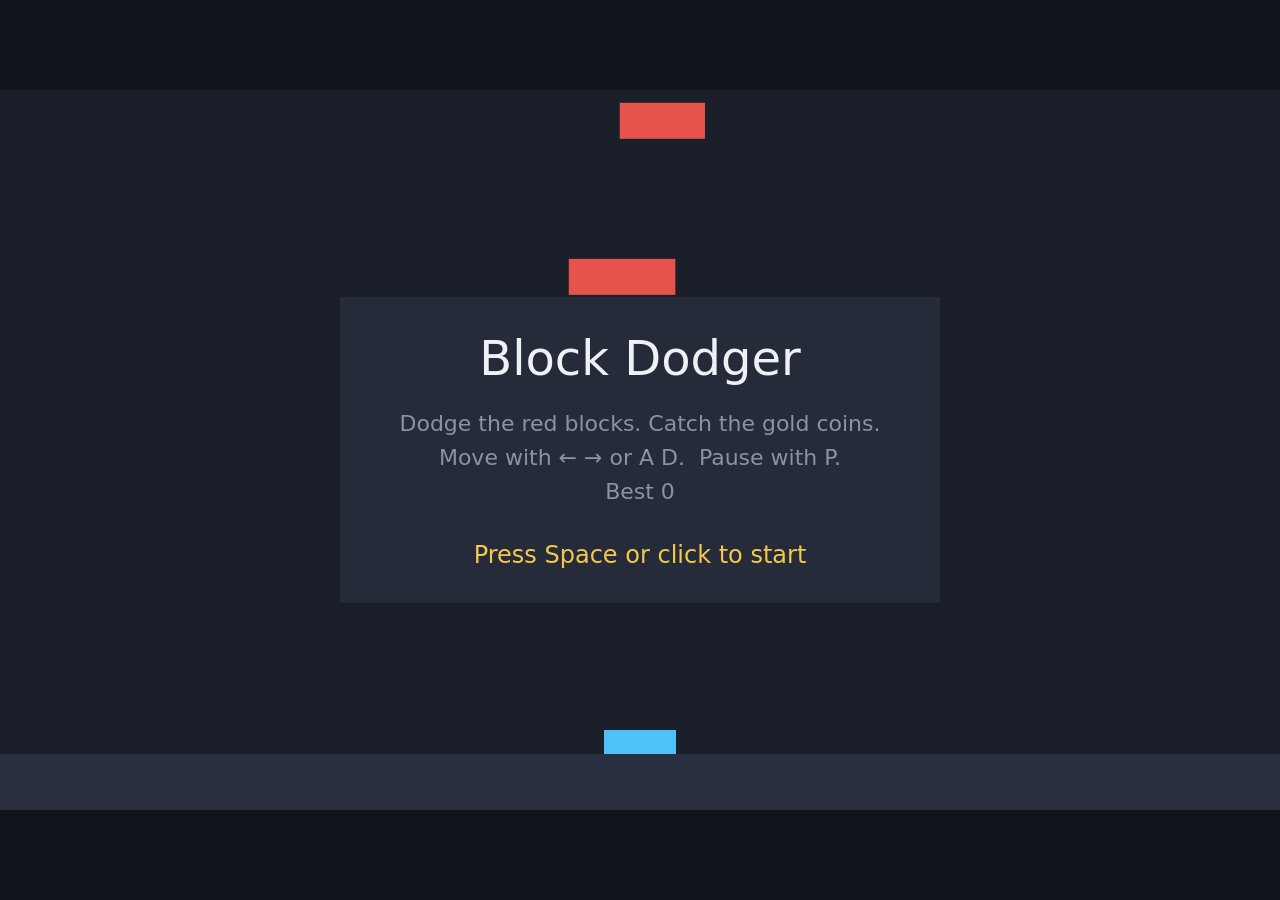
==== game/index.html @ 133f0b0b "Step 0: initialize Unlit Hour kit and document review handoff" ====
<!doctype html>
<html lang="en">
<head>
<meta charset="utf-8">
<meta name="viewport" content="width=device-width, initial-scale=1">
<title>Block Dodger</title>
<style>
  html, body { margin: 0; height: 100%; overflow: hidden; background: #11141b; }
  #game { position: fixed; inset: 0; width: 100%; height: 100%; display: block; touch-action: none; }
  /* Read aloud, never shown: the status line screen readers announce. */
  #status { position: absolute; width: 1px; height: 1px; overflow: hidden; clip-path: inset(50%); white-space: nowrap; }
</style>
</head>
<body>
<canvas id="game" aria-label="Block Dodger: move the paddle left and right to dodge falling blocks and catch coins"></canvas>
<p id="status" role="status" aria-live="polite"></p>
<script type="module" src="./src/main.js"></script>
</body>
</html>
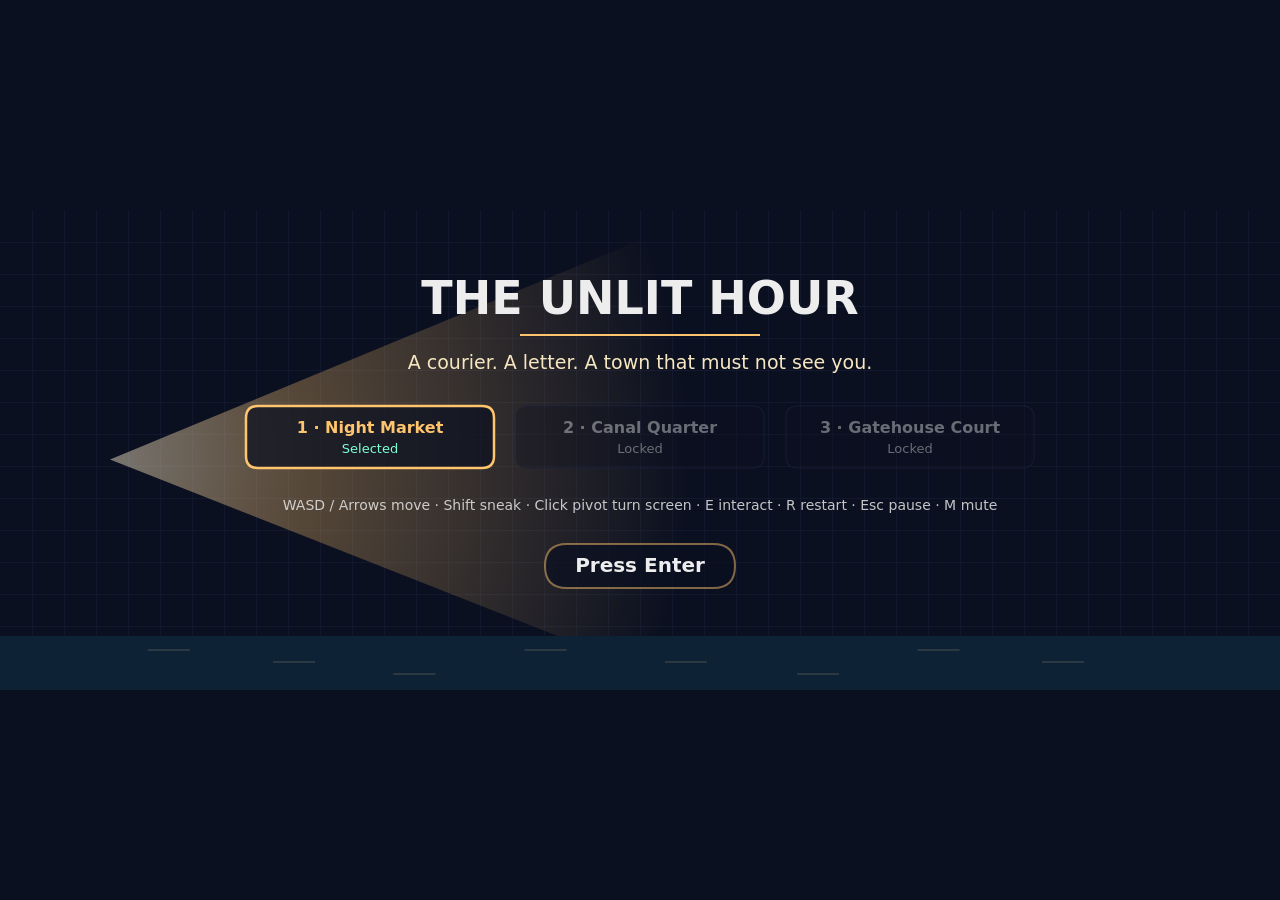
==== commit f53504f6: "Step 5: integrate the stealth simulation and verify all three levels" ====
--- a/game/index.html
+++ b/game/index.html
@@ -3,17 +3,23 @@
 <head>
 <meta charset="utf-8">
 <meta name="viewport" content="width=device-width, initial-scale=1">
-<title>Block Dodger</title>
-<style>
-  html, body { margin: 0; height: 100%; overflow: hidden; background: #11141b; }
-  #game { position: fixed; inset: 0; width: 100%; height: 100%; display: block; touch-action: none; }
-  /* Read aloud, never shown: the status line screen readers announce. */
-  #status { position: absolute; width: 1px; height: 1px; overflow: hidden; clip-path: inset(50%); white-space: nowrap; }
-</style>
+<title>THE UNLIT HOUR</title>
+<link rel="stylesheet" href="style.css">
 </head>
 <body>
-<canvas id="game" aria-label="Block Dodger: move the paddle left and right to dodge falling blocks and catch coins"></canvas>
-<p id="status" role="status" aria-live="polite"></p>
-<script type="module" src="./src/main.js"></script>
+<canvas id="game" width="1280" height="480" aria-label="THE UNLIT HOUR"></canvas>
+<script src="js/util.js"></script>
+<script src="js/level-data.js"></script>
+<script src="js/levels.js"></script>
+<script src="js/grid.js"></script>
+<script src="js/screens.js"></script>
+<script src="js/vision.js"></script>
+<script src="js/guard.js"></script>
+<script src="js/player.js"></script>
+<script src="js/audio.js"></script>
+<script src="js/render.js"></script>
+<script src="js/ui.js"></script>
+<script src="js/shots.js"></script>
+<script src="js/game.js"></script>
 </body>
 </html>
--- a/game/style.css
+++ b/game/style.css
@@ -0,0 +1,50 @@
+/* Viewport framing and 1280:480 letterboxed canvas layout for THE UNLIT HOUR. */
+*, *::before, *::after {
+  box-sizing: border-box;
+}
+
+html, body {
+  width: 100%;
+  height: 100%;
+  margin: 0;
+  padding: 0;
+  overflow: hidden;
+  background: #0B1020;
+  font-family: system-ui, sans-serif;
+}
+
+body {
+  display: flex;
+  align-items: center;
+  justify-content: center;
+}
+
+canvas#game {
+  display: block;
+  aspect-ratio: 1280 / 480;
+  width: min(100vw, calc(100vh * 1280 / 480));
+  height: min(100vh, calc(100vw * 480 / 1280));
+  background: #0B1020;
+  user-select: none;
+}
+
+html.shot,
+html.shot body {
+  width: 1280px;
+  height: 480px;
+  margin: 0;
+  padding: 0;
+  overflow: hidden;
+  display: block;
+  background: #0B1020;
+}
+
+html.shot canvas#game {
+  position: fixed;
+  top: 0;
+  left: 0;
+  width: 1280px;
+  height: 480px;
+  max-width: none;
+  max-height: none;
+}
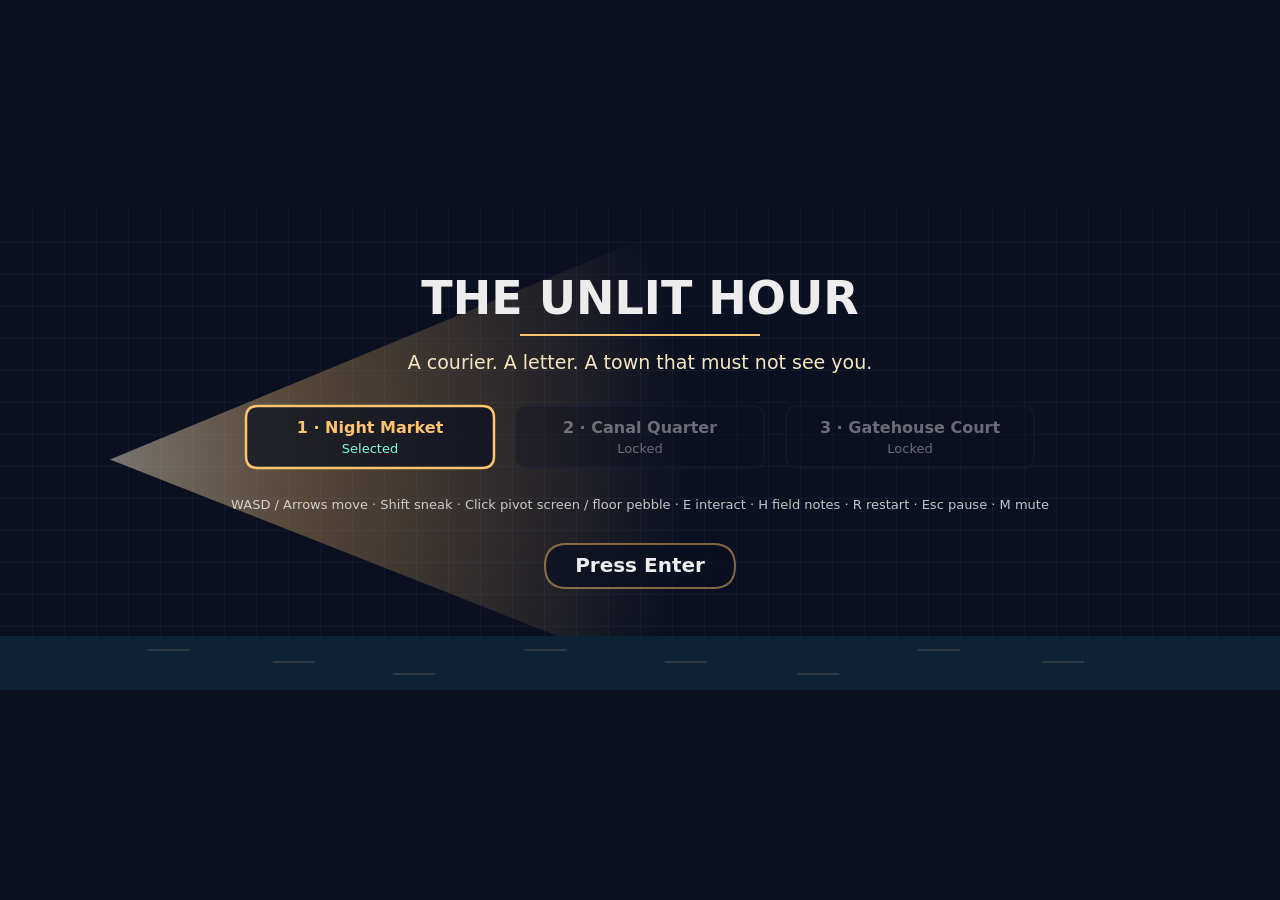
==== commit e8656a22: "TASK-POLISH-1: enrich lantern-lit stealth and verify final scenes" ====
--- a/game/index.html
+++ b/game/index.html
@@ -4,6 +4,7 @@
 <meta charset="utf-8">
 <meta name="viewport" content="width=device-width, initial-scale=1">
 <title>THE UNLIT HOUR</title>
+<link rel="icon" href="data:,">
 <link rel="stylesheet" href="style.css">
 </head>
 <body>
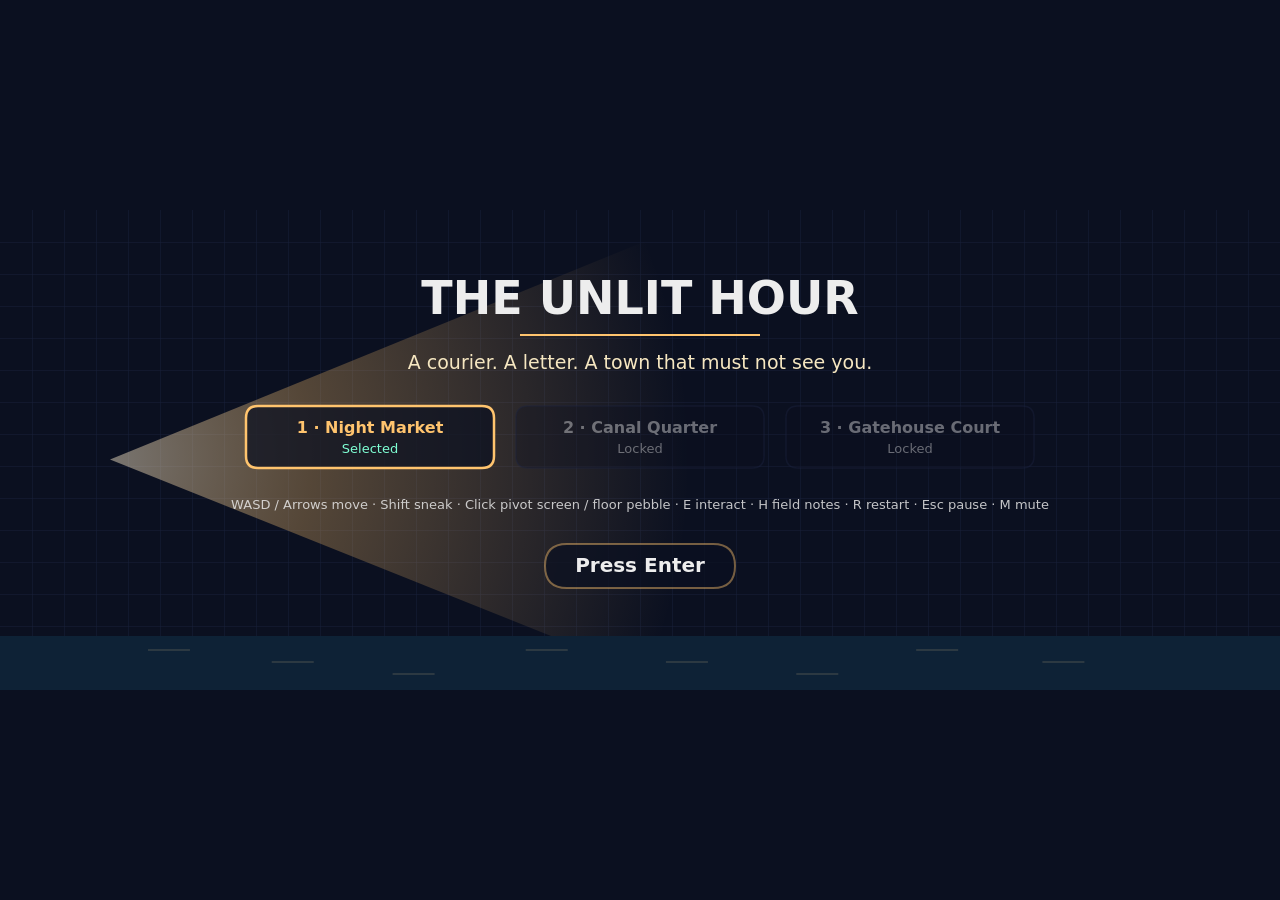
==== commit 6c91d92a: "Describe the stealth game canvas for screen readers" ====
--- a/game/index.html
+++ b/game/index.html
@@ -8,7 +8,7 @@
 <link rel="stylesheet" href="style.css">
 </head>
 <body>
-<canvas id="game" width="1280" height="480" aria-label="THE UNLIT HOUR"></canvas>
+<canvas id="game" width="1280" height="480" aria-label="THE UNLIT HOUR — top-down stealth: watchmen with lantern vision cones, cover to hide behind, turnable lattice screens, douse the lamps, exposure meter, reach the Canal Gate unseen"></canvas>
 <script src="js/util.js"></script>
 <script src="js/level-data.js"></script>
 <script src="js/levels.js"></script>
